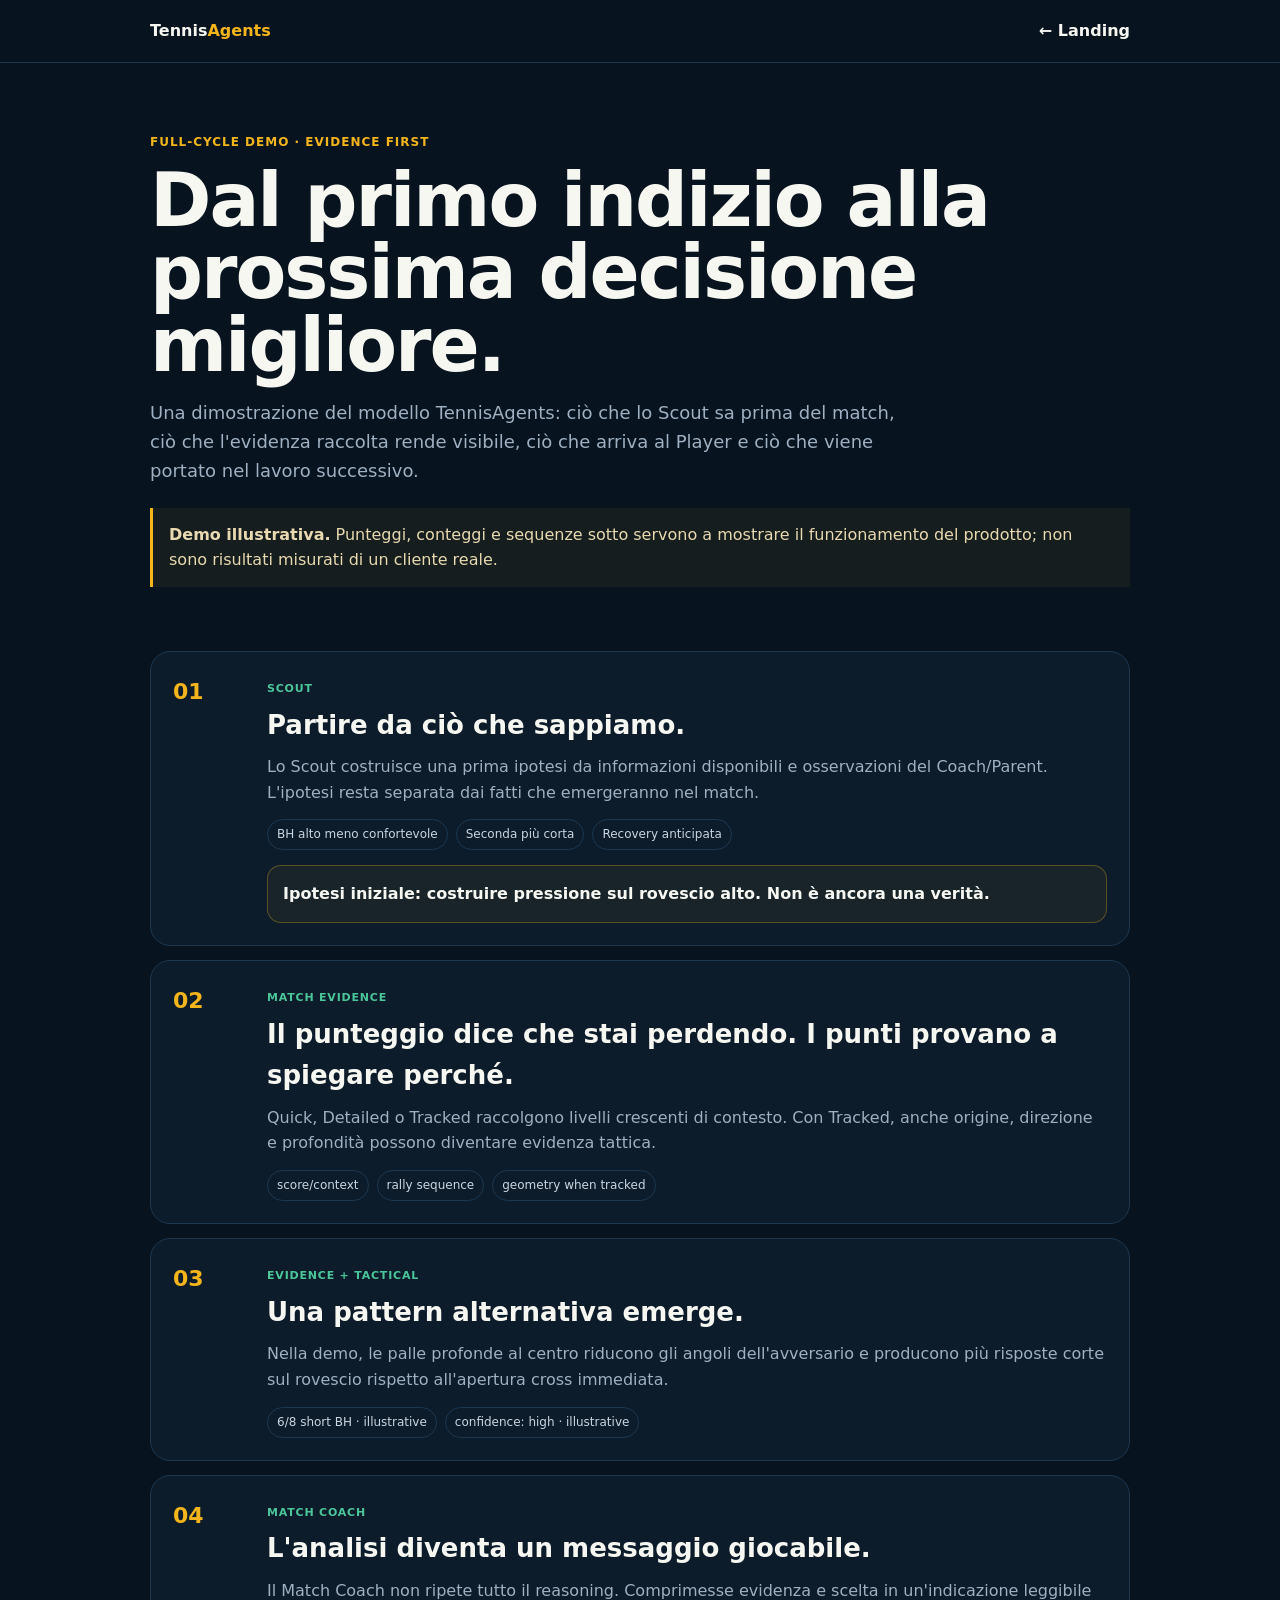
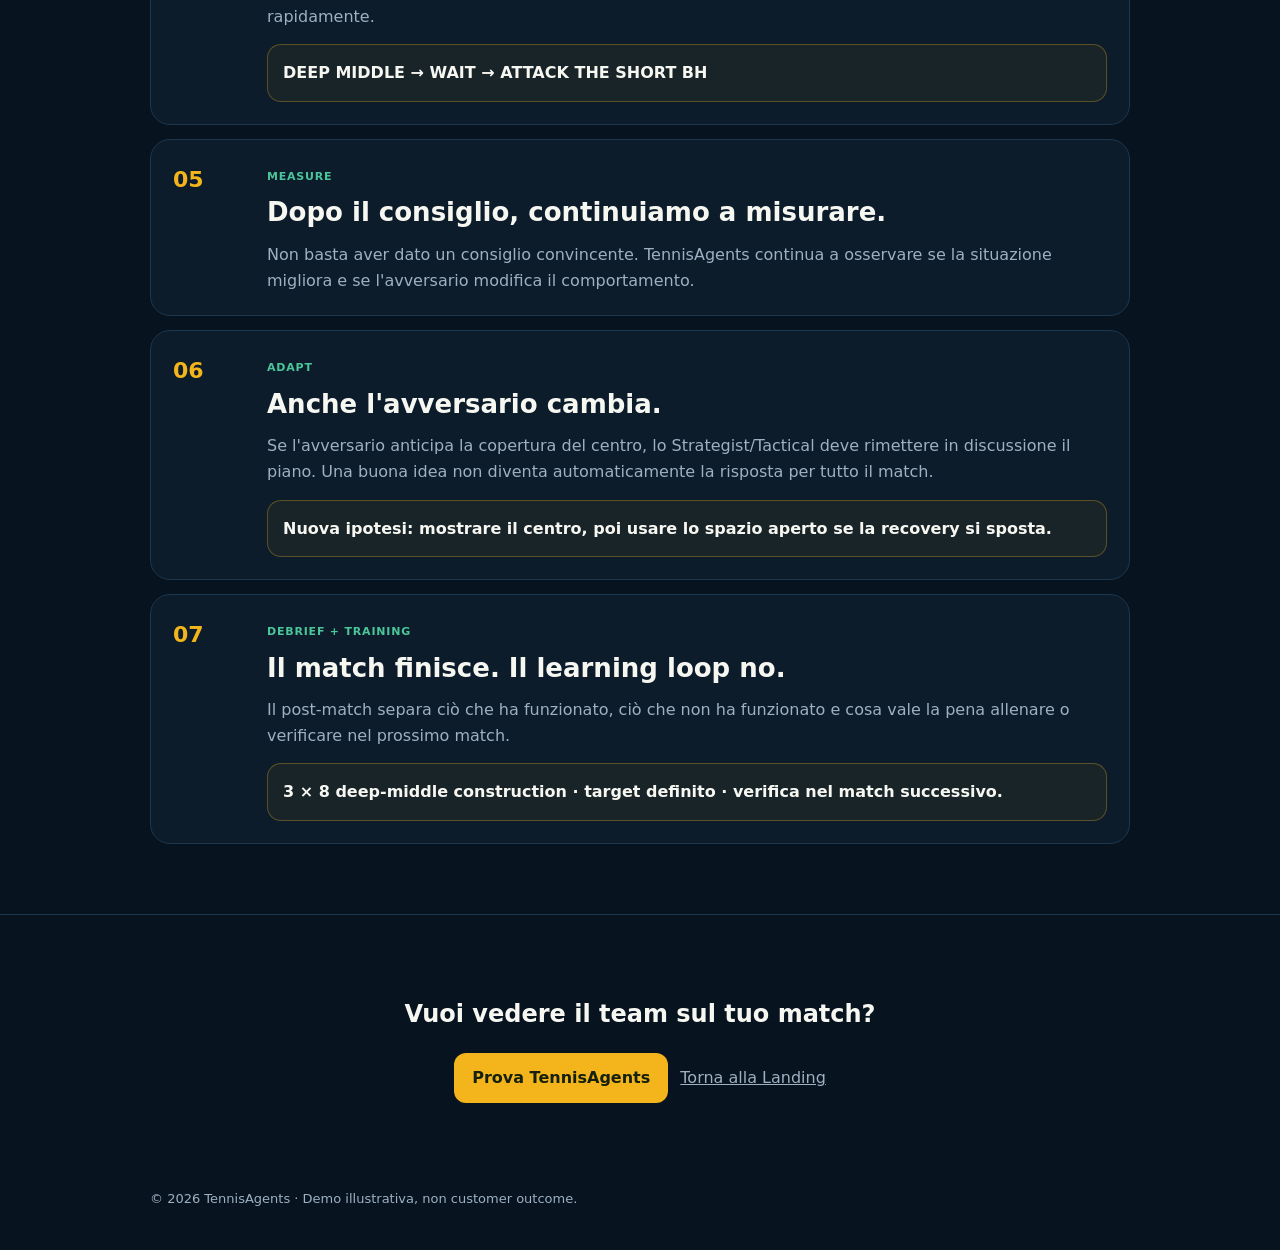
==== demo/live-match/index.html @ 1b01f983 "feat: add truthful full-cycle live match demo" ====
<!doctype html>
<html lang="it">
<head>
  <meta charset="utf-8">
  <meta name="viewport" content="width=device-width,initial-scale=1">
  <meta name="robots" content="index,follow">
  <title>Live Match Demo — TennisAgents</title>
  <meta name="description" content="Demo illustrativa del ciclo TennisAgents: Scout, match evidence, Tactical/Strategist, Match Coach, adattamento, debrief e training.">
  <link rel="canonical" href="https://tennisagents.app/demo/live-match/">
  <style>
    :root{--bg:#07131f;--panel:#0c1c2b;--ink:#f7f7f2;--muted:#9eb0c1;--line:#1c3850;--accent:#f3b51b;--ok:#4bc69a;--max:980px}*{box-sizing:border-box}body{margin:0;background:var(--bg);color:var(--ink);font-family:Inter,system-ui,sans-serif;line-height:1.6}.wrap{width:min(var(--max),calc(100% - 32px));margin:auto}nav{border-bottom:1px solid var(--line);padding:18px 0}.nav{display:flex;justify-content:space-between;gap:16px}.nav a{color:var(--ink);text-decoration:none;font-weight:750}.brand b{color:var(--accent)}header{padding:70px 0 44px}.eyebrow{color:var(--accent);font-size:12px;font-weight:850;letter-spacing:1px;text-transform:uppercase}h1{font-size:clamp(42px,7vw,74px);line-height:.98;letter-spacing:-2px;margin:12px 0 16px}header p{color:var(--muted);font-size:18px;max-width:760px}.guard{margin-top:22px;padding:14px 16px;border-left:3px solid var(--accent);background:rgba(243,181,27,.06);color:#e8d9b0}.timeline{display:grid;gap:14px;padding:20px 0 70px}.step{display:grid;grid-template-columns:76px 1fr;gap:18px;background:var(--panel);border:1px solid var(--line);border-radius:20px;padding:22px}.n{font-weight:900;color:var(--accent);font-size:22px}.status{font-size:11px;color:var(--ok);font-weight:800;text-transform:uppercase;letter-spacing:.8px}.step h2{margin:5px 0 8px;font-size:26px}.step p{color:var(--muted);margin:0}.evidence{display:flex;gap:8px;flex-wrap:wrap;margin-top:14px}.pill{border:1px solid var(--line);border-radius:999px;padding:5px 9px;font-size:12px;color:#cad5df}.message{margin-top:15px;padding:15px;border:1px solid rgba(243,181,27,.3);border-radius:14px;background:rgba(243,181,27,.055);font-weight:800}.cta{padding:60px 0;border-top:1px solid var(--line);text-align:center}.btn{display:inline-block;background:var(--accent);color:#15200d;text-decoration:none;font-weight:850;padding:12px 18px;border-radius:12px}.back{display:inline-block;margin-left:12px;color:var(--muted)}footer{padding:26px 0 40px;color:var(--muted);font-size:13px}@media(max-width:620px){.step{grid-template-columns:1fr}.n{font-size:15px}.back{display:block;margin:14px 0 0}}
  </style>
</head>
<body>
<nav><div class="wrap nav"><a class="brand" href="/">Tennis<b>Agents</b></a><a href="/">← Landing</a></div></nav>
<header><div class="wrap"><div class="eyebrow">Full-cycle demo · evidence first</div><h1>Dal primo indizio alla prossima decisione migliore.</h1><p>Una dimostrazione del modello TennisAgents: ciò che lo Scout sa prima del match, ciò che l'evidenza raccolta rende visibile, ciò che arriva al Player e ciò che viene portato nel lavoro successivo.</p><div class="guard"><strong>Demo illustrativa.</strong> Punteggi, conteggi e sequenze sotto servono a mostrare il funzionamento del prodotto; non sono risultati misurati di un cliente reale.</div></div></header>
<main class="wrap timeline">
<section class="step"><div class="n">01</div><div><span class="status">Scout</span><h2>Partire da ciò che sappiamo.</h2><p>Lo Scout costruisce una prima ipotesi da informazioni disponibili e osservazioni del Coach/Parent. L'ipotesi resta separata dai fatti che emergeranno nel match.</p><div class="evidence"><span class="pill">BH alto meno confortevole</span><span class="pill">Seconda più corta</span><span class="pill">Recovery anticipata</span></div><div class="message">Ipotesi iniziale: costruire pressione sul rovescio alto. Non è ancora una verità.</div></div></section>
<section class="step"><div class="n">02</div><div><span class="status">Match evidence</span><h2>Il punteggio dice che stai perdendo. I punti provano a spiegare perché.</h2><p>Quick, Detailed o Tracked raccolgono livelli crescenti di contesto. Con Tracked, anche origine, direzione e profondità possono diventare evidenza tattica.</p><div class="evidence"><span class="pill">score/context</span><span class="pill">rally sequence</span><span class="pill">geometry when tracked</span></div></div></section>
<section class="step"><div class="n">03</div><div><span class="status">Evidence + Tactical</span><h2>Una pattern alternativa emerge.</h2><p>Nella demo, le palle profonde al centro riducono gli angoli dell'avversario e producono più risposte corte sul rovescio rispetto all'apertura cross immediata.</p><div class="evidence"><span class="pill">6/8 short BH · illustrative</span><span class="pill">confidence: high · illustrative</span></div></div></section>
<section class="step"><div class="n">04</div><div><span class="status">Match Coach</span><h2>L'analisi diventa un messaggio giocabile.</h2><p>Il Match Coach non ripete tutto il reasoning. Comprimesse evidenza e scelta in un'indicazione leggibile rapidamente.</p><div class="message">DEEP MIDDLE → WAIT → ATTACK THE SHORT BH</div></div></section>
<section class="step"><div class="n">05</div><div><span class="status">Measure</span><h2>Dopo il consiglio, continuiamo a misurare.</h2><p>Non basta aver dato un consiglio convincente. TennisAgents continua a osservare se la situazione migliora e se l'avversario modifica il comportamento.</p></div></section>
<section class="step"><div class="n">06</div><div><span class="status">Adapt</span><h2>Anche l'avversario cambia.</h2><p>Se l'avversario anticipa la copertura del centro, lo Strategist/Tactical deve rimettere in discussione il piano. Una buona idea non diventa automaticamente la risposta per tutto il match.</p><div class="message">Nuova ipotesi: mostrare il centro, poi usare lo spazio aperto se la recovery si sposta.</div></div></section>
<section class="step"><div class="n">07</div><div><span class="status">Debrief + Training</span><h2>Il match finisce. Il learning loop no.</h2><p>Il post-match separa ciò che ha funzionato, ciò che non ha funzionato e cosa vale la pena allenare o verificare nel prossimo match.</p><div class="message">3 × 8 deep-middle construction · target definito · verifica nel match successivo.</div></div></section>
</main>
<section class="cta"><div class="wrap"><h2>Vuoi vedere il team sul tuo match?</h2><a class="btn" href="https://tennis-ai-coach-chi.vercel.app">Prova TennisAgents</a><a class="back" href="/">Torna alla Landing</a></div></section>
<footer><div class="wrap">© 2026 TennisAgents · Demo illustrativa, non customer outcome.</div></footer>
</body>
</html>
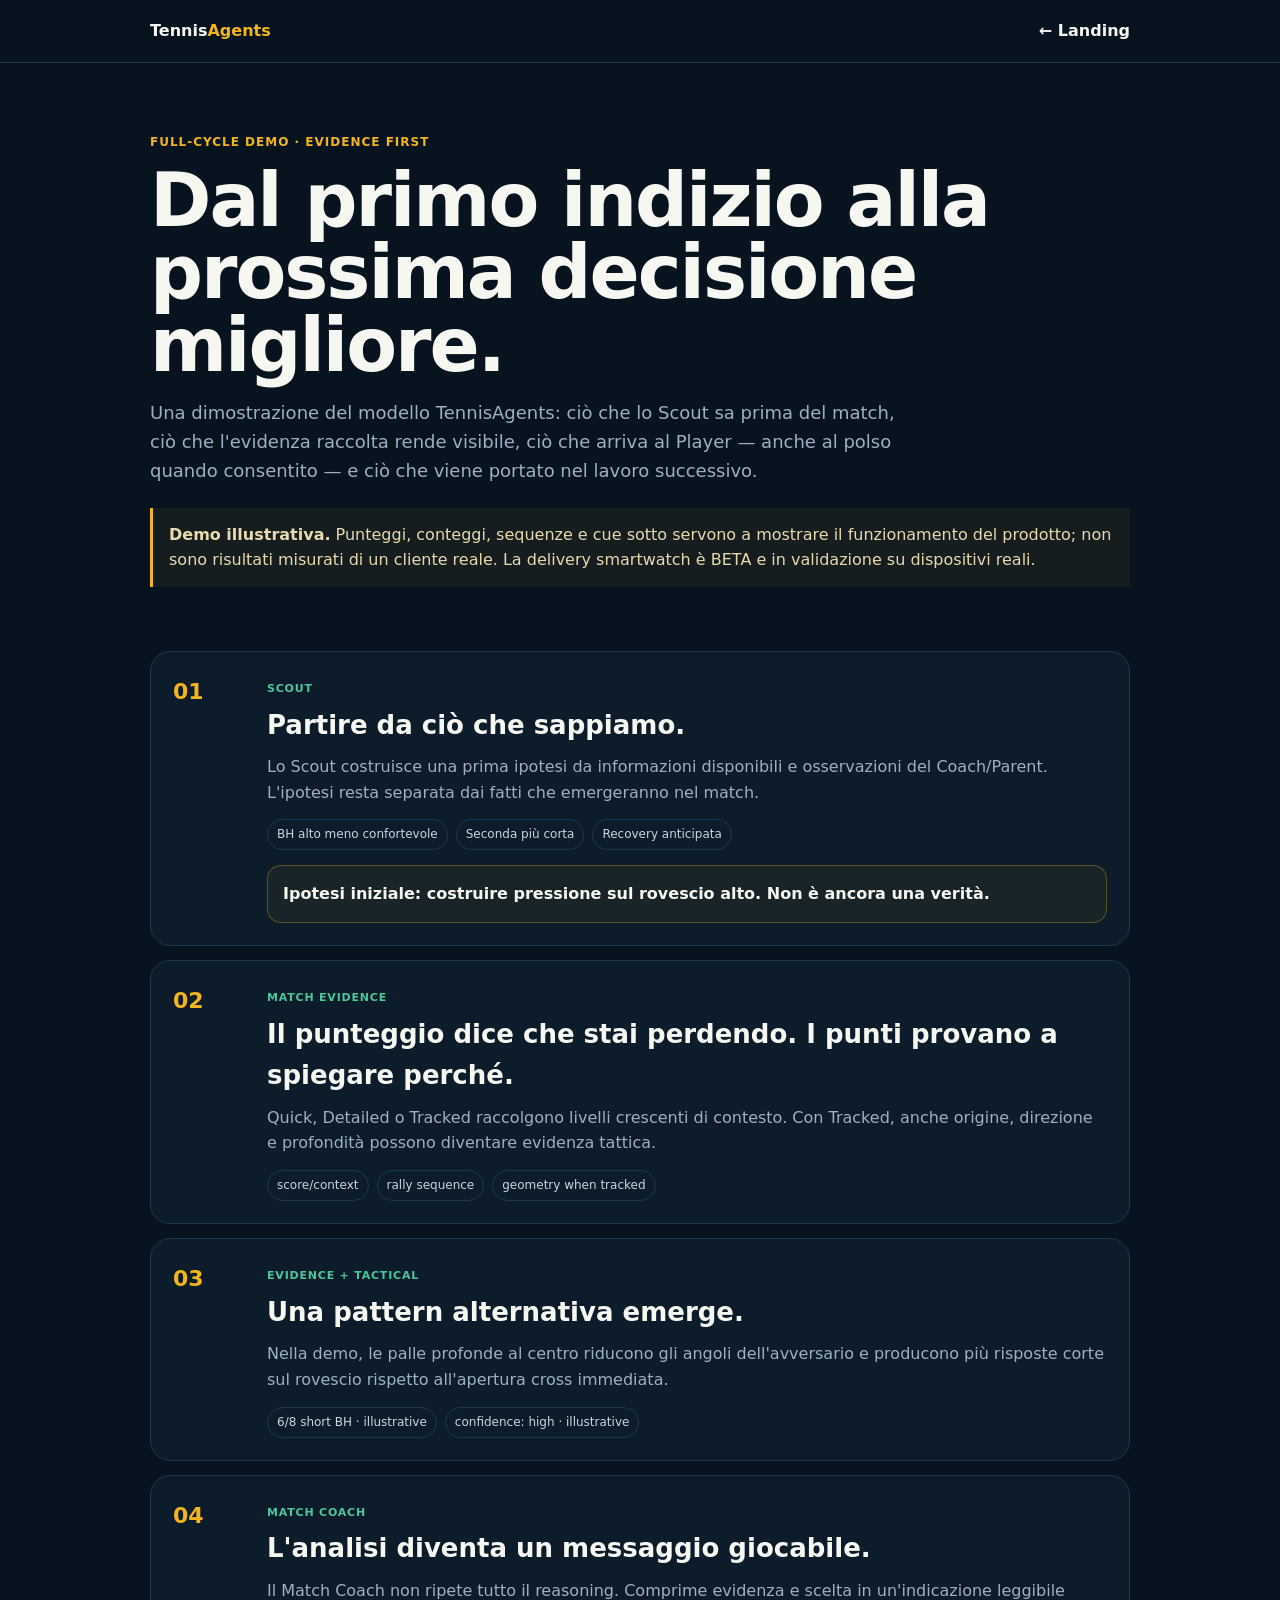
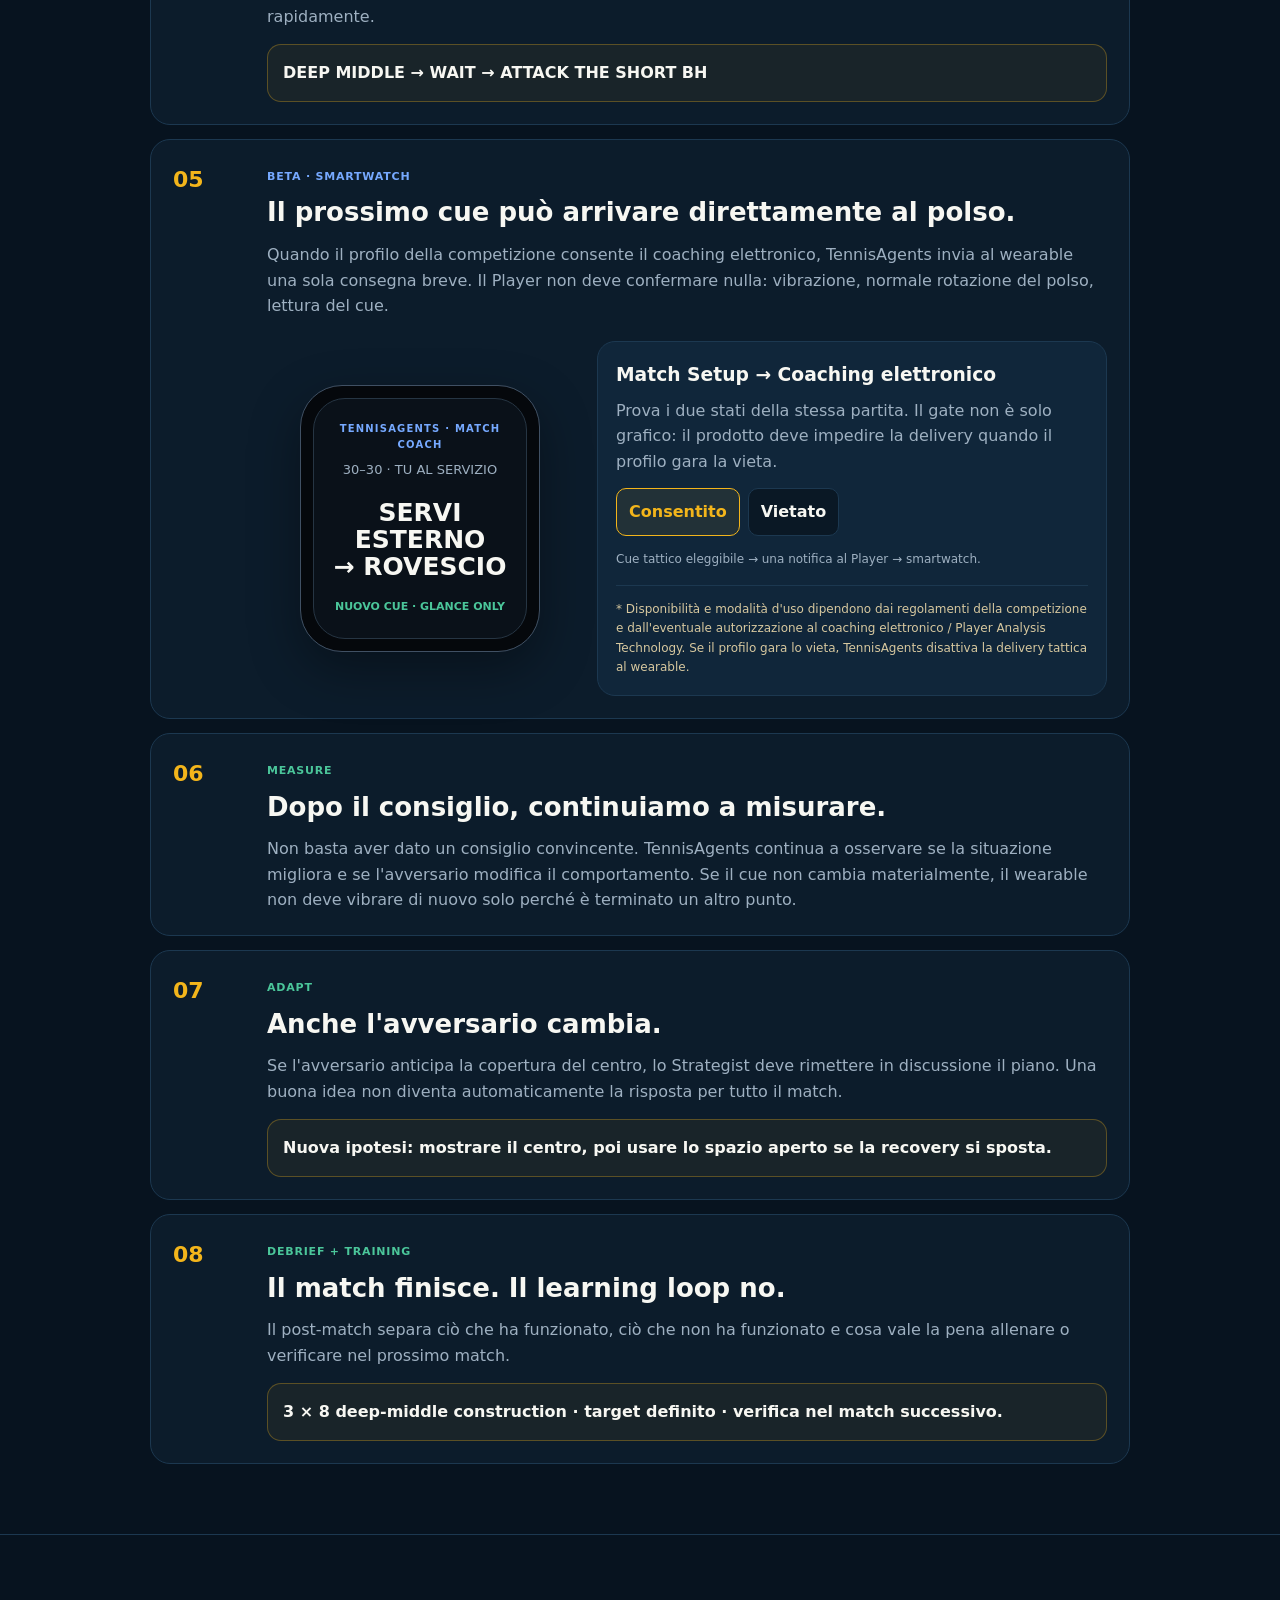
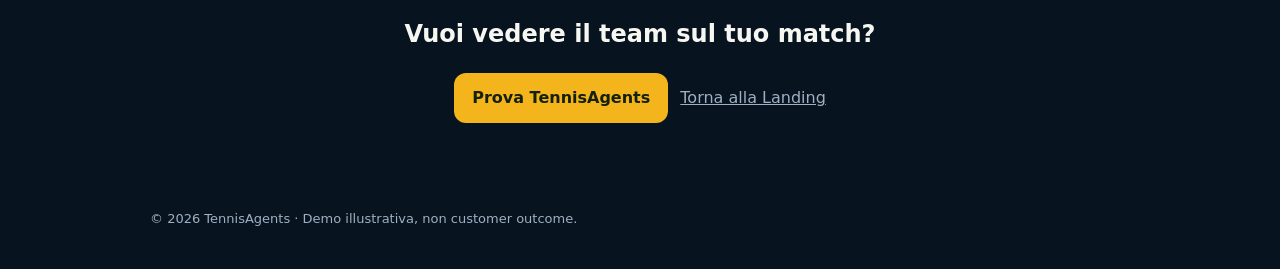
==== commit cffbe9d7: "feat: add smartwatch tactical cue to live-match demo" ====
--- a/demo/live-match/index.html
+++ b/demo/live-match/index.html
@@ -5,25 +5,80 @@
   <meta name="viewport" content="width=device-width,initial-scale=1">
   <meta name="robots" content="index,follow">
   <title>Live Match Demo — TennisAgents</title>
-  <meta name="description" content="Demo illustrativa del ciclo TennisAgents: Scout, match evidence, Tactical/Strategist, Match Coach, adattamento, debrief e training.">
+  <meta name="description" content="Demo illustrativa del ciclo TennisAgents: Scout, match evidence, Strategist, Match Coach, smartwatch tactical cue, adattamento, debrief e training.">
   <link rel="canonical" href="https://tennisagents.app/demo/live-match/">
   <style>
-    :root{--bg:#07131f;--panel:#0c1c2b;--ink:#f7f7f2;--muted:#9eb0c1;--line:#1c3850;--accent:#f3b51b;--ok:#4bc69a;--max:980px}*{box-sizing:border-box}body{margin:0;background:var(--bg);color:var(--ink);font-family:Inter,system-ui,sans-serif;line-height:1.6}.wrap{width:min(var(--max),calc(100% - 32px));margin:auto}nav{border-bottom:1px solid var(--line);padding:18px 0}.nav{display:flex;justify-content:space-between;gap:16px}.nav a{color:var(--ink);text-decoration:none;font-weight:750}.brand b{color:var(--accent)}header{padding:70px 0 44px}.eyebrow{color:var(--accent);font-size:12px;font-weight:850;letter-spacing:1px;text-transform:uppercase}h1{font-size:clamp(42px,7vw,74px);line-height:.98;letter-spacing:-2px;margin:12px 0 16px}header p{color:var(--muted);font-size:18px;max-width:760px}.guard{margin-top:22px;padding:14px 16px;border-left:3px solid var(--accent);background:rgba(243,181,27,.06);color:#e8d9b0}.timeline{display:grid;gap:14px;padding:20px 0 70px}.step{display:grid;grid-template-columns:76px 1fr;gap:18px;background:var(--panel);border:1px solid var(--line);border-radius:20px;padding:22px}.n{font-weight:900;color:var(--accent);font-size:22px}.status{font-size:11px;color:var(--ok);font-weight:800;text-transform:uppercase;letter-spacing:.8px}.step h2{margin:5px 0 8px;font-size:26px}.step p{color:var(--muted);margin:0}.evidence{display:flex;gap:8px;flex-wrap:wrap;margin-top:14px}.pill{border:1px solid var(--line);border-radius:999px;padding:5px 9px;font-size:12px;color:#cad5df}.message{margin-top:15px;padding:15px;border:1px solid rgba(243,181,27,.3);border-radius:14px;background:rgba(243,181,27,.055);font-weight:800}.cta{padding:60px 0;border-top:1px solid var(--line);text-align:center}.btn{display:inline-block;background:var(--accent);color:#15200d;text-decoration:none;font-weight:850;padding:12px 18px;border-radius:12px}.back{display:inline-block;margin-left:12px;color:var(--muted)}footer{padding:26px 0 40px;color:var(--muted);font-size:13px}@media(max-width:620px){.step{grid-template-columns:1fr}.n{font-size:15px}.back{display:block;margin:14px 0 0}}
+    :root{--bg:#07131f;--panel:#0c1c2b;--panel2:#10263a;--ink:#f7f7f2;--muted:#9eb0c1;--line:#1c3850;--accent:#f3b51b;--ok:#4bc69a;--info:#76a9ff;--off:#e38b8b;--max:980px}*{box-sizing:border-box}body{margin:0;background:var(--bg);color:var(--ink);font-family:Inter,system-ui,sans-serif;line-height:1.6}.wrap{width:min(var(--max),calc(100% - 32px));margin:auto}nav{border-bottom:1px solid var(--line);padding:18px 0}.nav{display:flex;justify-content:space-between;gap:16px}.nav a{color:var(--ink);text-decoration:none;font-weight:750}.brand b{color:var(--accent)}header{padding:70px 0 44px}.eyebrow{color:var(--accent);font-size:12px;font-weight:850;letter-spacing:1px;text-transform:uppercase}h1{font-size:clamp(42px,7vw,74px);line-height:.98;letter-spacing:-2px;margin:12px 0 16px}header p{color:var(--muted);font-size:18px;max-width:760px}.guard{margin-top:22px;padding:14px 16px;border-left:3px solid var(--accent);background:rgba(243,181,27,.06);color:#e8d9b0}.timeline{display:grid;gap:14px;padding:20px 0 70px}.step{display:grid;grid-template-columns:76px 1fr;gap:18px;background:var(--panel);border:1px solid var(--line);border-radius:20px;padding:22px}.n{font-weight:900;color:var(--accent);font-size:22px}.status{font-size:11px;color:var(--ok);font-weight:800;text-transform:uppercase;letter-spacing:.8px}.status.beta{color:var(--info)}.step h2{margin:5px 0 8px;font-size:26px}.step p{color:var(--muted);margin:0}.evidence{display:flex;gap:8px;flex-wrap:wrap;margin-top:14px}.pill{border:1px solid var(--line);border-radius:999px;padding:5px 9px;font-size:12px;color:#cad5df}.message{margin-top:15px;padding:15px;border:1px solid rgba(243,181,27,.3);border-radius:14px;background:rgba(243,181,27,.055);font-weight:800}.watch-demo{display:grid;grid-template-columns:minmax(220px,.75fr) 1.25fr;gap:24px;align-items:center;margin-top:22px}.watch-shell{width:min(240px,100%);margin:auto;padding:12px;border:1px solid #405063;border-radius:42px;background:#05080c;box-shadow:0 18px 50px rgba(0,0,0,.35)}.watch-face{min-height:210px;border:1px solid #263543;border-radius:32px;background:#0a1119;padding:22px 18px;display:flex;flex-direction:column;justify-content:center;text-align:center}.watch-kicker{font-size:10px;letter-spacing:1.2px;text-transform:uppercase;color:var(--info);font-weight:900}.watch-score{font-size:13px;color:var(--muted);margin-top:7px}.watch-cue{font-size:25px;line-height:1.08;font-weight:900;margin-top:18px}.watch-state{margin-top:18px;font-size:11px;color:var(--ok);font-weight:850;text-transform:uppercase}.watch-face.off .watch-kicker,.watch-face.off .watch-state{color:var(--off)}.watch-face.off .watch-cue{font-size:22px;color:#f1b4b4}.compliance-demo{border:1px solid var(--line);background:var(--panel2);border-radius:18px;padding:18px}.compliance-demo h3{margin:0 0 8px}.compliance-demo p{margin:0 0 14px}.toggle-row{display:flex;gap:8px;flex-wrap:wrap}.toggle{border:1px solid var(--line);background:#0a1825;color:var(--ink);padding:10px 12px;border-radius:10px;font:inherit;font-weight:800;cursor:pointer}.toggle[aria-pressed="true"]{border-color:var(--accent);color:var(--accent);background:rgba(243,181,27,.08)}.mini-note{font-size:12px;color:var(--muted);margin-top:14px}.reg-note{font-size:12px;color:#d7c89f;border-top:1px solid var(--line);margin-top:16px;padding-top:14px}.cta{padding:60px 0;border-top:1px solid var(--line);text-align:center}.btn{display:inline-block;background:var(--accent);color:#15200d;text-decoration:none;font-weight:850;padding:12px 18px;border-radius:12px}.back{display:inline-block;margin-left:12px;color:var(--muted)}footer{padding:26px 0 40px;color:var(--muted);font-size:13px}@media(max-width:720px){.watch-demo{grid-template-columns:1fr}.step{grid-template-columns:1fr}.n{font-size:15px}.back{display:block;margin:14px 0 0}}
   </style>
 </head>
 <body>
 <nav><div class="wrap nav"><a class="brand" href="/">Tennis<b>Agents</b></a><a href="/">← Landing</a></div></nav>
-<header><div class="wrap"><div class="eyebrow">Full-cycle demo · evidence first</div><h1>Dal primo indizio alla prossima decisione migliore.</h1><p>Una dimostrazione del modello TennisAgents: ciò che lo Scout sa prima del match, ciò che l'evidenza raccolta rende visibile, ciò che arriva al Player e ciò che viene portato nel lavoro successivo.</p><div class="guard"><strong>Demo illustrativa.</strong> Punteggi, conteggi e sequenze sotto servono a mostrare il funzionamento del prodotto; non sono risultati misurati di un cliente reale.</div></div></header>
+<header><div class="wrap"><div class="eyebrow">Full-cycle demo · evidence first</div><h1>Dal primo indizio alla prossima decisione migliore.</h1><p>Una dimostrazione del modello TennisAgents: ciò che lo Scout sa prima del match, ciò che l'evidenza raccolta rende visibile, ciò che arriva al Player — anche al polso quando consentito — e ciò che viene portato nel lavoro successivo.</p><div class="guard"><strong>Demo illustrativa.</strong> Punteggi, conteggi, sequenze e cue sotto servono a mostrare il funzionamento del prodotto; non sono risultati misurati di un cliente reale. La delivery smartwatch è BETA e in validazione su dispositivi reali.</div></div></header>
 <main class="wrap timeline">
 <section class="step"><div class="n">01</div><div><span class="status">Scout</span><h2>Partire da ciò che sappiamo.</h2><p>Lo Scout costruisce una prima ipotesi da informazioni disponibili e osservazioni del Coach/Parent. L'ipotesi resta separata dai fatti che emergeranno nel match.</p><div class="evidence"><span class="pill">BH alto meno confortevole</span><span class="pill">Seconda più corta</span><span class="pill">Recovery anticipata</span></div><div class="message">Ipotesi iniziale: costruire pressione sul rovescio alto. Non è ancora una verità.</div></div></section>
 <section class="step"><div class="n">02</div><div><span class="status">Match evidence</span><h2>Il punteggio dice che stai perdendo. I punti provano a spiegare perché.</h2><p>Quick, Detailed o Tracked raccolgono livelli crescenti di contesto. Con Tracked, anche origine, direzione e profondità possono diventare evidenza tattica.</p><div class="evidence"><span class="pill">score/context</span><span class="pill">rally sequence</span><span class="pill">geometry when tracked</span></div></div></section>
 <section class="step"><div class="n">03</div><div><span class="status">Evidence + Tactical</span><h2>Una pattern alternativa emerge.</h2><p>Nella demo, le palle profonde al centro riducono gli angoli dell'avversario e producono più risposte corte sul rovescio rispetto all'apertura cross immediata.</p><div class="evidence"><span class="pill">6/8 short BH · illustrative</span><span class="pill">confidence: high · illustrative</span></div></div></section>
-<section class="step"><div class="n">04</div><div><span class="status">Match Coach</span><h2>L'analisi diventa un messaggio giocabile.</h2><p>Il Match Coach non ripete tutto il reasoning. Comprimesse evidenza e scelta in un'indicazione leggibile rapidamente.</p><div class="message">DEEP MIDDLE → WAIT → ATTACK THE SHORT BH</div></div></section>
-<section class="step"><div class="n">05</div><div><span class="status">Measure</span><h2>Dopo il consiglio, continuiamo a misurare.</h2><p>Non basta aver dato un consiglio convincente. TennisAgents continua a osservare se la situazione migliora e se l'avversario modifica il comportamento.</p></div></section>
-<section class="step"><div class="n">06</div><div><span class="status">Adapt</span><h2>Anche l'avversario cambia.</h2><p>Se l'avversario anticipa la copertura del centro, lo Strategist/Tactical deve rimettere in discussione il piano. Una buona idea non diventa automaticamente la risposta per tutto il match.</p><div class="message">Nuova ipotesi: mostrare il centro, poi usare lo spazio aperto se la recovery si sposta.</div></div></section>
-<section class="step"><div class="n">07</div><div><span class="status">Debrief + Training</span><h2>Il match finisce. Il learning loop no.</h2><p>Il post-match separa ciò che ha funzionato, ciò che non ha funzionato e cosa vale la pena allenare o verificare nel prossimo match.</p><div class="message">3 × 8 deep-middle construction · target definito · verifica nel match successivo.</div></div></section>
+<section class="step"><div class="n">04</div><div><span class="status">Match Coach</span><h2>L'analisi diventa un messaggio giocabile.</h2><p>Il Match Coach non ripete tutto il reasoning. Comprime evidenza e scelta in un'indicazione leggibile rapidamente.</p><div class="message">DEEP MIDDLE → WAIT → ATTACK THE SHORT BH</div></div></section>
+<section class="step" id="smartwatch"><div class="n">05</div><div><span class="status beta">BETA · Smartwatch</span><h2>Il prossimo cue può arrivare direttamente al polso.</h2><p>Quando il profilo della competizione consente il coaching elettronico, TennisAgents invia al wearable una sola consegna breve. Il Player non deve confermare nulla: vibrazione, normale rotazione del polso, lettura del cue.</p>
+<div class="watch-demo">
+  <div class="watch-shell" aria-live="polite">
+    <div class="watch-face" id="watch-face">
+      <div class="watch-kicker" id="watch-kicker">TennisAgents · Match Coach</div>
+      <div class="watch-score" id="watch-score">30–30 · TU AL SERVIZIO</div>
+      <div class="watch-cue" id="watch-cue">SERVI ESTERNO<br>→ ROVESCIO</div>
+      <div class="watch-state" id="watch-state">NUOVO CUE · GLANCE ONLY</div>
+    </div>
+  </div>
+  <div class="compliance-demo">
+    <h3>Match Setup → Coaching elettronico</h3>
+    <p>Prova i due stati della stessa partita. Il gate non è solo grafico: il prodotto deve impedire la delivery quando il profilo gara la vieta.</p>
+    <div class="toggle-row" role="group" aria-label="Stato coaching elettronico">
+      <button class="toggle" id="coaching-allowed" type="button" aria-pressed="true">Consentito</button>
+      <button class="toggle" id="coaching-prohibited" type="button" aria-pressed="false">Vietato</button>
+    </div>
+    <div class="mini-note" id="delivery-explanation">Cue tattico eleggibile → una notifica al Player → smartwatch.</div>
+    <div class="reg-note">* Disponibilità e modalità d'uso dipendono dai regolamenti della competizione e dall'eventuale autorizzazione al coaching elettronico / Player Analysis Technology. Se il profilo gara lo vieta, TennisAgents disattiva la delivery tattica al wearable.</div>
+  </div>
+</div>
+</div></section>
+<section class="step"><div class="n">06</div><div><span class="status">Measure</span><h2>Dopo il consiglio, continuiamo a misurare.</h2><p>Non basta aver dato un consiglio convincente. TennisAgents continua a osservare se la situazione migliora e se l'avversario modifica il comportamento. Se il cue non cambia materialmente, il wearable non deve vibrare di nuovo solo perché è terminato un altro punto.</p></div></section>
+<section class="step"><div class="n">07</div><div><span class="status">Adapt</span><h2>Anche l'avversario cambia.</h2><p>Se l'avversario anticipa la copertura del centro, lo Strategist deve rimettere in discussione il piano. Una buona idea non diventa automaticamente la risposta per tutto il match.</p><div class="message">Nuova ipotesi: mostrare il centro, poi usare lo spazio aperto se la recovery si sposta.</div></div></section>
+<section class="step"><div class="n">08</div><div><span class="status">Debrief + Training</span><h2>Il match finisce. Il learning loop no.</h2><p>Il post-match separa ciò che ha funzionato, ciò che non ha funzionato e cosa vale la pena allenare o verificare nel prossimo match.</p><div class="message">3 × 8 deep-middle construction · target definito · verifica nel match successivo.</div></div></section>
 </main>
 <section class="cta"><div class="wrap"><h2>Vuoi vedere il team sul tuo match?</h2><a class="btn" href="https://tennis-ai-coach-chi.vercel.app">Prova TennisAgents</a><a class="back" href="/">Torna alla Landing</a></div></section>
 <footer><div class="wrap">© 2026 TennisAgents · Demo illustrativa, non customer outcome.</div></footer>
+<script>
+(function(){
+  const allowed=document.getElementById('coaching-allowed');
+  const prohibited=document.getElementById('coaching-prohibited');
+  const face=document.getElementById('watch-face');
+  const kicker=document.getElementById('watch-kicker');
+  const score=document.getElementById('watch-score');
+  const cue=document.getElementById('watch-cue');
+  const state=document.getElementById('watch-state');
+  const explanation=document.getElementById('delivery-explanation');
+
+  function setCompliance(isAllowed){
+    allowed.setAttribute('aria-pressed',String(isAllowed));
+    prohibited.setAttribute('aria-pressed',String(!isAllowed));
+    face.classList.toggle('off',!isAllowed);
+    if(isAllowed){
+      kicker.textContent='TennisAgents · Match Coach';
+      score.textContent='30–30 · TU AL SERVIZIO';
+      cue.innerHTML='SERVI ESTERNO<br>→ ROVESCIO';
+      state.textContent='NUOVO CUE · GLANCE ONLY';
+      explanation.textContent='Cue tattico eleggibile → una notifica al Player → smartwatch.';
+    }else{
+      kicker.textContent='TennisAgents · Compliance';
+      score.textContent='COACHING ELETTRONICO VIETATO';
+      cue.textContent='DELIVERY OFF';
+      state.textContent='NESSUN CUE INVIATO';
+      explanation.textContent='Il gate blocca smartwatch, Web Push e qualsiasi fallback tattico durante questo match.';
+    }
+  }
+  allowed.addEventListener('click',()=>setCompliance(true));
+  prohibited.addEventListener('click',()=>setCompliance(false));
+})();
+</script>
 </body>
 </html>
